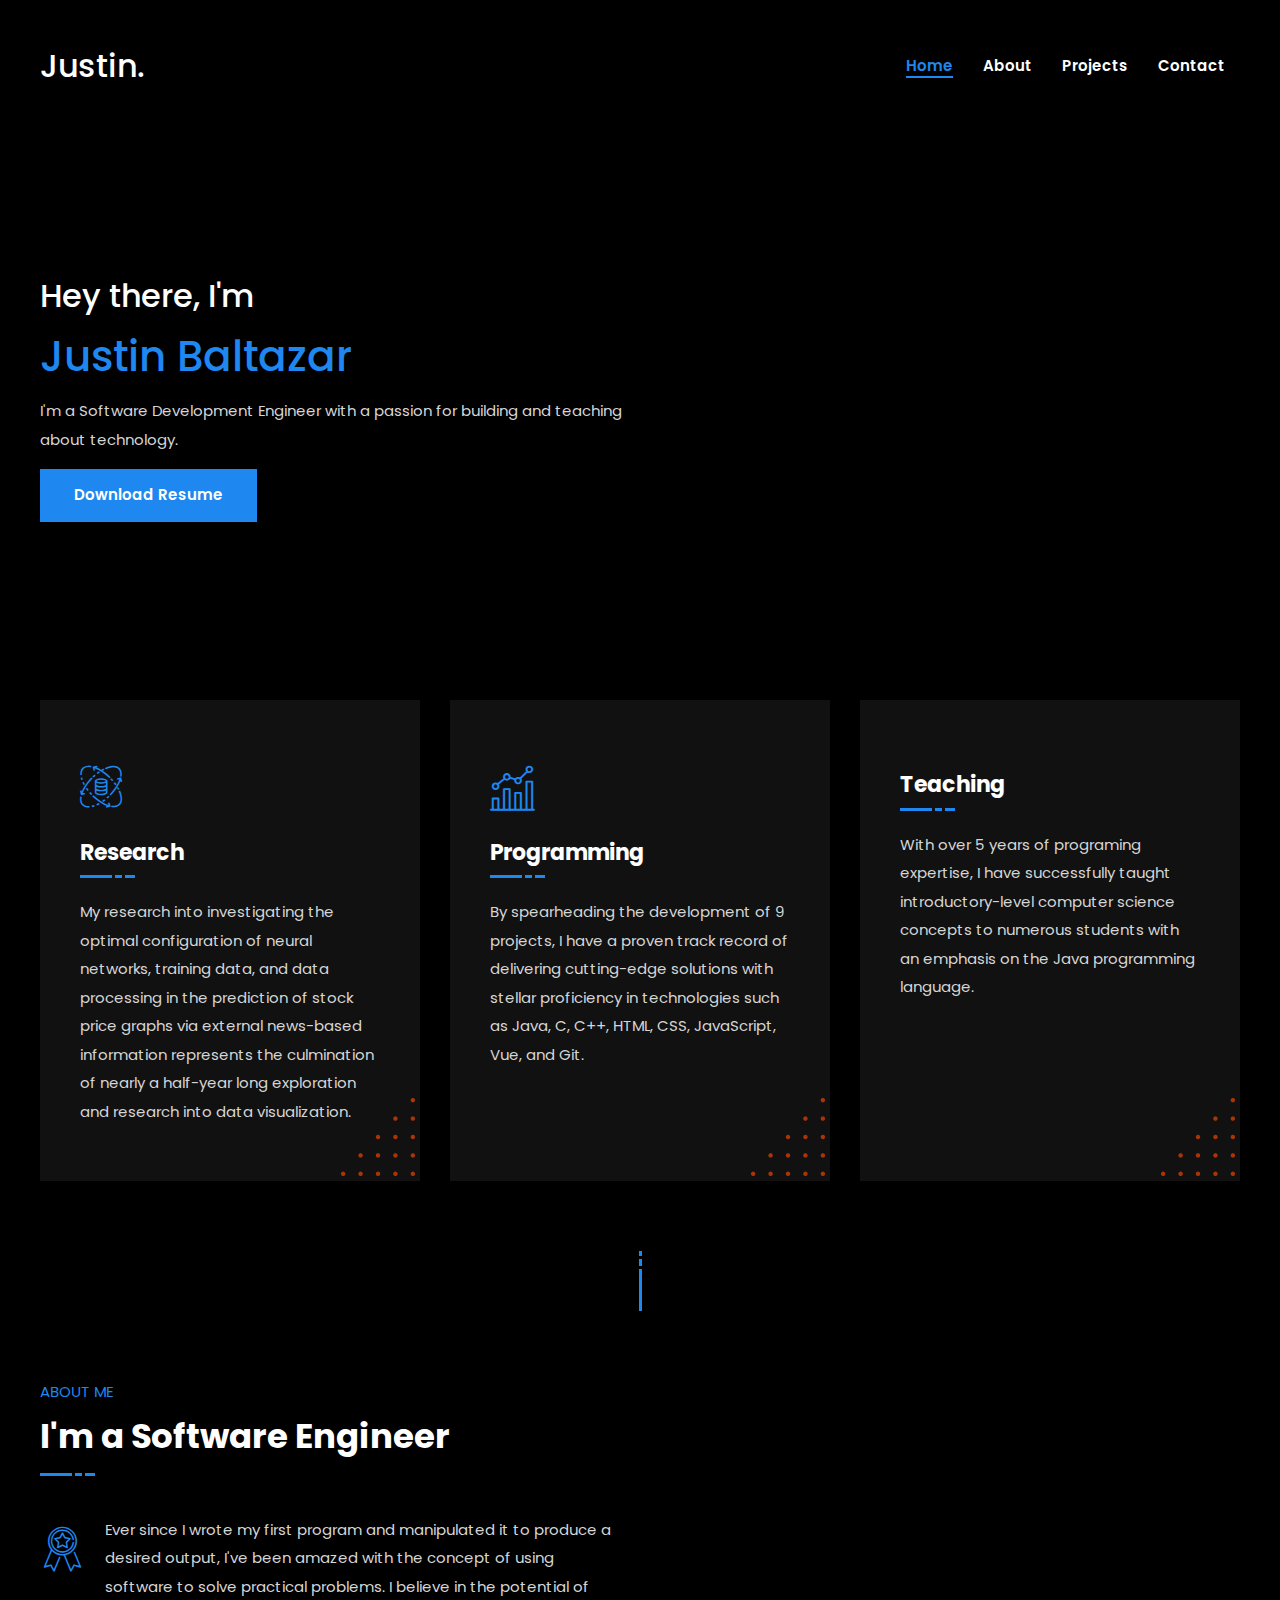
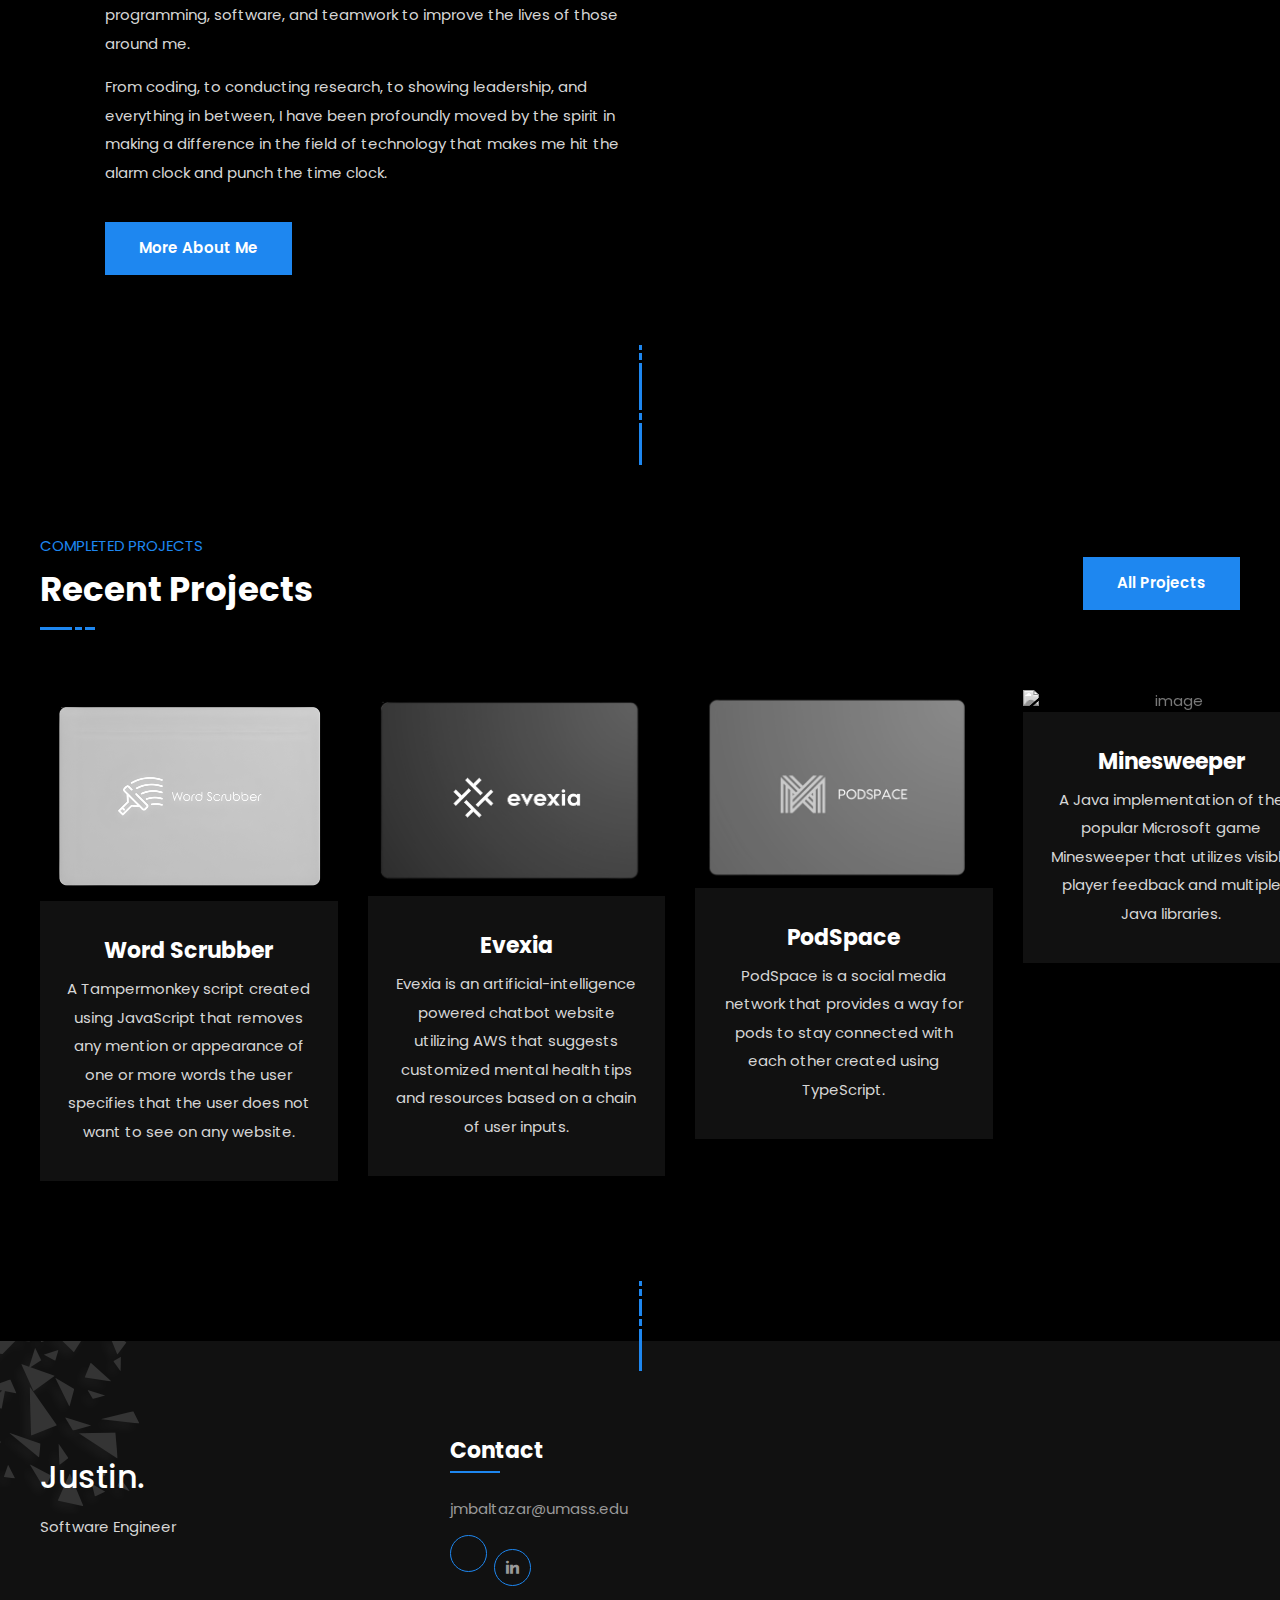
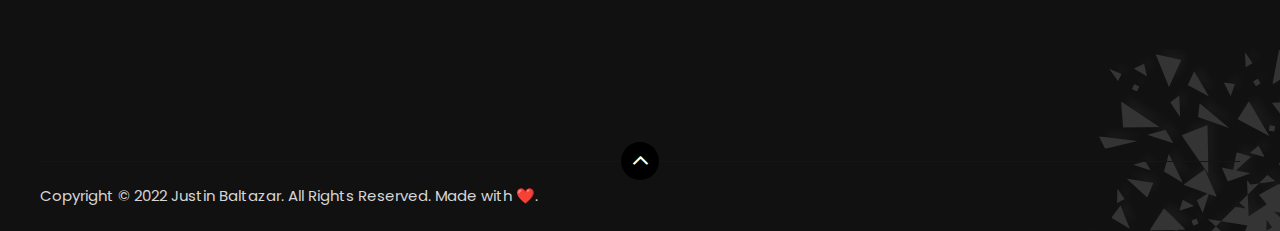
==== index.html @ dcb2a705 "Update index.html" ====
<!DOCTYPE html>
<html lang="zxx">
  <head>
    <meta charset="utf-8" />
    <meta name="viewport" content="width=device-width, initial-scale=1" />

    <link rel="stylesheet" href="assets/css/uikit.min.css" />
    <link rel="stylesheet" href="assets/css/animate.min.css" />
    <link rel="stylesheet" href="assets/css/flaticon.css" />
    <link rel="stylesheet" href="assets/css/owl.carousel.min.css" />
    <link rel="stylesheet" href="assets/css/magnific-popup.min.css" />
    <link rel="stylesheet" href="assets/css/odometer.min.css" />
    <link rel="stylesheet" href="assets/css/style.css" />
    <link rel="stylesheet" href="assets/css/responsive.css" />
    <title>Home | Justin Baltazar</title>
    <link rel="icon" type="image/png" href="#" />
  </head>
  <body>
    <div class="uk-preloader">
      <div class="spinner">
        <div class="double-bounce1"></div>
        <div class="double-bounce2"></div>
      </div>
    </div>

    <div
      id="offcanvas-flip"
      class="mobile-navbar uk-mobile-navbar"
      uk-offcanvas="flip: true; overlay: true"
    >
      <div class="uk-offcanvas-bar">
        <button class="uk-offcanvas-close" type="button" uk-close></button>
        <nav class="uk-navbar-container">
          <ul class="uk-navbar-nav">
            <li class="uk-active">
              <a href="index.html">Home</a>
            </li>
            <li><a href="about.html">About</a></li>
            <li><a href="projects.html">Projects</a></li>

            <li><a href="contact.html">Contact</a></li>
          </ul>
        </nav>
      </div>
    </div>

    <header
      class="header-area uk-dark"
      data-uk-sticky="top: 0; animation: uk-animation-slide-top;"
    >
      <div class="uk-container">
        <div class="uk-navbar">
          <div class="uk-navbar-left">
            <a href="index.html">
              <h2>Justin.</h2>
            </a>
          </div>
          <div
            class="uk-navbar-toggle"
            id="navbar-toggle"
            uk-toggle="target: #offcanvas-flip"
          >
            <span></span>
            <span></span>
            <span></span>
          </div>
          <div class="navbar uk-navbar-right">
            <nav class="uk-navbar-container">
              <ul class="uk-navbar-nav">
                <li class="uk-active">
                  <a href="index.html">Home</a>
                </li>
                <li><a href="about.html">About</a></li>
                <li><a href="projects.html">Projects</a></li>

                <li><a href="contact.html">Contact</a></li>
              </ul>
            </nav>
          </div>
        </div>
      </div>
    </header>

    <div id="home" class="uk-banner uk-dark main-banner">
      <div class="d-table">
        <div class="d-table-cell">
          <div class="uk-container">
            <!-- split into 2 medium items  -->
            <div
              class="uk-grid-medium uk-child-width-1-2@m"
              uk-grid
              style="margin-top: 2rem"
            >
              <div>
                <div class="uk-text-left">
                  <h2><span>Hey there, I'm</span> <br /></h2>
                  <h1>
                    <span style="color: #1e87f0">Justin Baltazar</span>
                  </h1>
                  <p>
                    I'm a Software Development Engineer with a passion for
                    building and teaching about technology.
                  </p>
                  <a
                    href="assets/pdf/Justin Baltazar Resume-5.pdf"
                    target="_blank"
                    class="uk-button uk-button-default"
                    >Download Resume</a
                  >
                </div>
              </div>
              <div>
                <!--lottie player  -->
                <lottie-player
                  src="https://assets10.lottiefiles.com/packages/lf20_3ntisyac.json"
                  background="transparent"
                  speed="1"
                  style="width: auto; height: 500px"
                  loop
                  autoplay
                ></lottie-player>
              </div>
            </div>
          </div>
        </div>
      </div>
    </div>

    <section
      class="uk-features uk-dark features-area uk-section uk-padding-remove-top"
    >
      <div class="uk-container">
        <div class="uk-grid uk-grid-match uk-grid-medium uk-child-width-1-3@m">
          <div class="uk-item">
            <div class="single-features-box">
              <div class="icon">
                <i class="flaticon-data"></i>
              </div>
              <h3>Research</h3>
              <div class="bar"></div>
              <p>
                My research into investigating the optimal configuration of
                neural networks, training data, and data processing in the
                prediction of stock price graphs via external news-based
                information represents the culmination of nearly a half-year
                long exploration and research into data visualization.
              </p>
              <div class="dot-img">
                <img src="assets/img/dot.png" alt="dot" class="color-dot" />
                <img
                  src="assets/img/white-dot.png"
                  alt="dot"
                  class="white-dot"
                />
              </div>
              <div class="animation-img">
                <img src="assets/img/shape1.svg" alt="image" />
                <img src="assets/img/shape2.svg" alt="image" />
                <img src="assets/img/shape3.svg" alt="image" />
                <img src="assets/img/shape1.svg" alt="image" />
                <img src="assets/img/shape2.svg" alt="image" />
                <img src="assets/img/shape3.svg" alt="image" />
                <img src="assets/img/shape1.svg" alt="image" />
                <img src="assets/img/shape3.svg" alt="image" />
              </div>
            </div>
          </div>
          <div class="uk-item">
            <div class="single-features-box">
              <div class="icon">
                <i class="flaticon-analytics-1"></i>
              </div>
              <h3>Programming</h3>
              <div class="bar"></div>
              <p>
                By spearheading the development of 9 projects, I have a proven
                track record of delivering cutting-edge solutions with stellar
                proficiency in technologies such as Java, C, C++, HTML, CSS,
                JavaScript, Vue, and Git.
              </p>
              <div class="dot-img">
                <img src="assets/img/dot.png" alt="dot" class="color-dot" />
                <img
                  src="assets/img/white-dot.png"
                  alt="dot"
                  class="white-dot"
                />
              </div>
              <div class="animation-img">
                <img src="assets/img/shape1.svg" alt="image" />
                <img src="assets/img/shape2.svg" alt="image" />
                <img src="assets/img/shape3.svg" alt="image" />
                <img src="assets/img/shape1.svg" alt="image" />
                <img src="assets/img/shape2.svg" alt="image" />
                <img src="assets/img/shape3.svg" alt="image" />
                <img src="assets/img/shape1.svg" alt="image" />
                <img src="assets/img/shape3.svg" alt="image" />
              </div>
            </div>
          </div>
          <div class="uk-item">
            <div class="single-features-box">
              <div class="icon">
                <span
                  class="iconify spc"
                  data-icon="fa-solid:chalkboard-teacher"
                ></span>
              </div>
              <h3>Teaching</h3>
              <div class="bar"></div>
              <p>
                With over 5 years of programing expertise, I have successfully
                taught introductory-level computer science concepts to numerous
                students with an emphasis on the Java programming language.
              </p>
              <div class="dot-img">
                <img src="assets/img/dot.png" alt="dot" class="color-dot" />
                <img
                  src="assets/img/white-dot.png"
                  alt="dot"
                  class="white-dot"
                />
              </div>
              <div class="animation-img">
                <img src="assets/img/shape1.svg" alt="image" />
                <img src="assets/img/shape2.svg" alt="image" />
                <img src="assets/img/shape3.svg" alt="image" />
                <img src="assets/img/shape1.svg" alt="image" />
                <img src="assets/img/shape2.svg" alt="image" />
                <img src="assets/img/shape3.svg" alt="image" />
                <img src="assets/img/shape1.svg" alt="image" />
                <img src="assets/img/shape3.svg" alt="image" />
              </div>
            </div>
          </div>
        </div>
      </div>
    </section>

    <div class="separate uk-dark">
      <div class="br-line"></div>
    </div>

    <section id="about" class="uk-about uk-dark about-area uk-section">
      <div class="uk-container">
        <div
          class="uk-grid uk-grid-match uk-grid-medium uk-child-width-1-2@m uk-child-width-1-1@s"
        >
          <div class="item">
            <div class="about-content">
              <div class="uk-section-title section-title">
                <span>About Me</span>
                <h2>I'm a Software Engineer</h2>
                <div class="bar"></div>
              </div>
              <div class="about-text">
                <div class="icon">
                  <i class="flaticon-quality"></i>
                </div>
                <p>
                  Ever since I wrote my first program and manipulated it to
                  produce a desired output, I've been amazed with the concept of
                  using software to solve practical problems. I believe in the
                  potential of programming, software, and teamwork to improve
                  the lives of those around me.
                </p>
                <p>
                  From coding, to conducting research, to showing leadership,
                  and everything in between, I have been profoundly moved by the
                  spirit in making a difference in the field of technology that
                  makes me hit the alarm clock and punch the time clock.
                </p>
                <div class="signature">
                  <a href="about.html" class="uk-button uk-button-default"
                    >More About Me</a
                  >
                </div>
              </div>
            </div>
          </div>
          <div class="item">
            <lottie-player
              src="https://assets2.lottiefiles.com/packages/lf20_sSF6EG.json"
              background="transparent"
              speed="1"
              style="width: auto; height: 400px"
              loop
              autoplay
            ></lottie-player>
          </div>
        </div>
      </div>
    </section>

    <div class="separate uk-dark">
      <div class="br-line"></div>
    </div>

    <div class="separate uk-dark">
      <div class="br-line"></div>
    </div>
    <!-- portfolio -->
    <section id="project" class="project-area uk-dark uk-project uk-section">
      <div class="uk-container">
        <div class="uk-section-title section-title">
          <span>Completed Projects</span>
          <h2>Recent Projects</h2>
          <div class="bar"></div>
          <a href="projects.html" class="uk-button uk-button-default"
            >All Projects</a
          >
        </div>
      </div>
      <div class="project-slides owl-carousel owl-theme">
        <div class="single-project">
          <a href="#" class="project-img">
            <img src="assets/img/projects/word_scrubber.png" alt="image" />
          </a>
          <div class="project-content">
            <h3>
              <a
                href="https://github.com/justinmbaltazar/WordScrubber"
                target="_blank"
                >Word Scrubber</a
              >
            </h3>
            <ul>
              <li>
                <p>
                  A Tampermonkey script created using JavaScript that removes
                  any mention or appearance of one or more words the user
                  specifies that the user does not want to see on any website.
                </p>
              </li>
            </ul>
          </div>
        </div>
        <!-- 2nd project -->
        <div class="single-project">
          <a href="#" class="project-img">
            <img src="assets/img/projects/evexia_2x.png" alt="image" />
          </a>
          <div class="project-content">
            <h3>
              <a
                href="https://github.com/justinmbaltazar/MentalHealthSuggestor"
                target="_blank"
                >Evexia
              </a>
            </h3>
            <ul>
              <li>
                <p>
                  Evexia is an artificial-intelligence powered chatbot website
                  utilizing AWS that suggests customized mental health tips and
                  resources based on a chain of user inputs.
                </p>
              </li>
            </ul>
          </div>
        </div>
        <!-- 3rd project -->
        <div class="single-project">
          <a href="#" class="project-img">
            <img src="assets/img/projects/podspace_2x.png" alt="image" />
          </a>
          <div class="project-content">
            <h3>
              <a
                href=": https://github.com/duskkitil/podspace-server"
                target="_blank"
                >PodSpace</a
              >
            </h3>
            <ul>
              <li>
                <p>
                  PodSpace is a social media network that provides a way for
                  pods to stay connected with each other created using
                  TypeScript.
                </p>
              </li>
            </ul>
          </div>
        </div>
        <div class="single-project">
          <a href="#" class="project-img">
            <img src="assets/img/projects/minesweeper.png" alt="image" />
          </a>
          <div class="project-content">
            <h3>
              <a href="https://github.com/justinmbaltazar/Minesweeper"
                >Minesweeper</a
              >
            </h3>
            <ul>
              <li>
                <p>
                  A Java implementation of the popular Microsoft game
                  Minesweeper that utilizes visible player feedback and multiple
                  Java libraries.
                </p>
              </li>
            </ul>
          </div>
        </div>
      </div>
    </section>

    <div class="separate uk-dark">
      <div class="br-line"></div>
    </div>

    <!-- footer -->
    <footer class="footer-area uk-dark uk-footer">
      <div class="uk-container">
        <div
          class="uk-grid uk-grid-match uk-grid-medium uk-child-width-1-3@m uk-child-width-1-2@s"
        >
          <div class="item">
            <div class="single-footer-widget">
              <div class="">
                <a href="index.html">
                  <h2>Justin.</h2>
                </a>
              </div>
              <p>Software Engineer</p>
            </div>
          </div>

          <div class="item">
            <div class="single-footer-widget">
              <h3>Contact</h3>
              <div class="bar"></div>
              <ul class="contact-info">
                <li>
                  <a href="mailto:jmbaltazar@umass.edu"
                    ><span class="">jmbaltazar@umass.edu</span></a
                  >
                </li>
              </ul>
              <ul class="social">
                <!--
                <li>
                  <a href="#"><i class="flaticon-"></i></a>
                </li>
                --->
                <li>
                  <a
                    href="GitHub link: https://github.com/justinmbaltazar"
                    target="_blank"
                    ><span
                      class="iconify"
                      data-icon="akar-icons:github-fill"
                    ></span
                  ></a>
                </li>
                <li>
                  <a
                    href="https://linkedin.com/in/justinbaltazar"
                    target="_blank"
                    ><i class="flaticon-linkedin"></i
                  ></a>
                </li>
                <!--
                <li>
                  <a href="#"><i class="flaticon--1"></i></a>
                </li>
                -->
              </ul>
            </div>
          </div>
          <div class="item">
            <lottie-player
              src="https://assets2.lottiefiles.com/packages/lf20_kkflmtur.json"
              background="transparent"
              speed="1"
              style="width: auto; height: 250px"
              loop
              autoplay
            ></lottie-player>
          </div>
        </div>
        <div class="copyright-area">
          <div
            class="uk-grid uk-grid-match uk-grid-medium uk-child-width-1-2@m uk-child-width-1-2@s"
          >
            <div class="item">
              <p>
                Copyright © 2022 Justin Baltazar. All Rights Reserved. Made with ❤️.
              </p>
            </div>
          </div>
          <div class="go-top"><i class="flaticon-chevron"></i></div>
        </div>
      </div>
      <div class="br-line"></div>
      <div class="footer-shape1">
        <img src="assets/img/footer-shape1.png" alt="shape" />
      </div>
      <div class="footer-shape2">
        <img src="assets/img/footer-shape2.png" alt="shape" />
      </div>
    </footer>
    <script src="https://unpkg.com/@lottiefiles/lottie-player@latest/dist/lottie-player.js"></script>
    <script src="https://code.iconify.design/2/2.1.2/iconify.min.js"></script>
    <script src="assets/js/jquery.min.js"></script>
    <script src="assets/js/uikit.min.js"></script>
    <script src="assets/js/uikit-icons.min.js"></script>
    <script src="assets/js/owl.carousel.min.js"></script>
    <script src="assets/js/magnific-popup.min.js"></script>
    <script src="assets/js/appear.min.js"></script>
    <script src="assets/js/odometer.min.js"></script>
    <script src="assets/js/lax.js"></script>
    <script src="assets/js/active.js"></script>
  </body>
</html>
---- assets/css/flaticon.css ----
/*
Flaticon icon font: Flaticon
Creation date: 27/03/2019 05:25
*/

@font-face {
  font-family: "Flaticon";
  src: url("../fonts/Flaticon.eot");
  src: url("../fonts/Flaticond41d.eot?#iefix") format("embedded-opentype"),
  url("../fonts/Flaticon.woff2") format("woff2"),
  url("../fonts/Flaticon.woff") format("woff"),
  url("../fonts/Flaticon.ttf") format("truetype"),
  url("../fonts/Flaticon.svg#Flaticon") format("svg");
  font-weight: normal;
  font-style: normal;
}
@media screen and (-webkit-min-device-pixel-ratio:0) {
  @font-face {
      font-family: "Flaticon";
      src: url("../fonts/Flaticon.svg#Flaticon") format("svg");
  }
}
[class^="flaticon-"]:before, [class*=" flaticon-"]:before,
[class^="flaticon-"]:after, [class*=" flaticon-"]:after {   
  font-family: Flaticon;
  font-size: 15px;
  font-style: normal;
}

.flaticon-quality:before { content: "\f100"; }
.flaticon-domain-registration:before { content: "\f101"; }
.flaticon-targeting:before { content: "\f102"; }
.flaticon-search-engine:before { content: "\f103"; }
.flaticon-idea:before { content: "\f104"; }
.flaticon-pay-per-click:before { content: "\f105"; }
.flaticon-analytics:before { content: "\f106"; }
.flaticon-stats:before { content: "\f107"; }
.flaticon-link:before { content: "\f108"; }
.flaticon-translation:before { content: "\f109"; }
.flaticon-bug:before { content: "\f10a"; }
.flaticon-mail:before { content: "\f10b"; }
.flaticon-magnifying-glass:before { content: "\f10c"; }
.flaticon-right:before { content: "\f10d"; }
.flaticon-plan:before { content: "\f10e"; }
.flaticon-think:before { content: "\f10f"; }
.flaticon-shout:before { content: "\f110"; }
.flaticon-analytics-1:before { content: "\f111"; }
.flaticon-ux-design:before { content: "\f112"; }
.flaticon-camera:before { content: "\f113"; }
.flaticon-data:before { content: "\f114"; }
.flaticon-chat:before { content: "\f115"; }
.flaticon-project:before { content: "\f116"; }
.flaticon-quote:before { content: "\f117"; }
.flaticon-logo:before { content: "\f118"; }
.flaticon-twitter:before { content: "\f119"; }
.flaticon-linkedin:before { content: "\f11a"; }
.flaticon-logo-1:before { content: "\f11b"; }
.flaticon-down-arrow:before { content: "\f11c"; }
.flaticon-back:before { content: "\f11d"; }
.flaticon-multimedia:before { content: "\f11e"; }
.flaticon-search:before { content: "\f11f"; }
.flaticon-edit:before { content: "\f120"; }
.flaticon-plus:before { content: "\f121"; }
.flaticon-line:before { content: "\f122"; }
.flaticon-tick:before { content: "\f123"; }
.flaticon-chevron:before { content: "\f124"; }
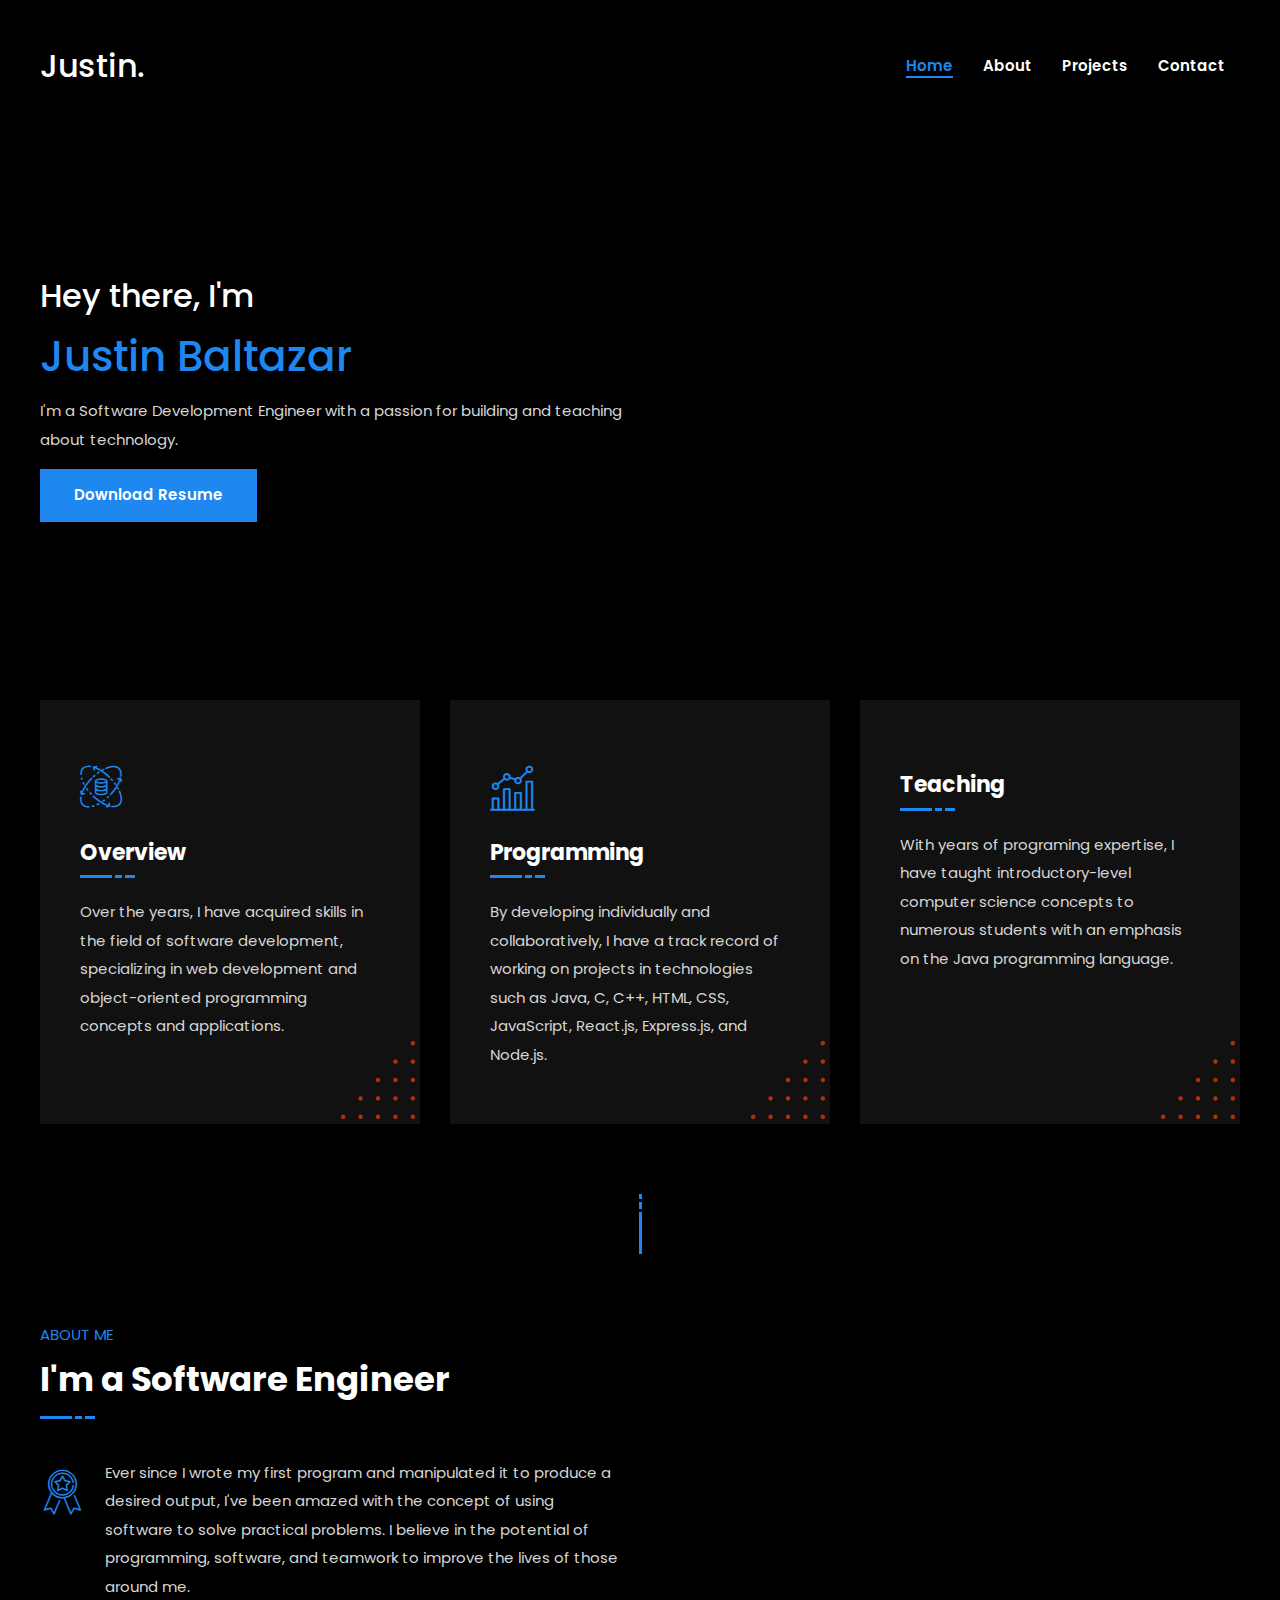
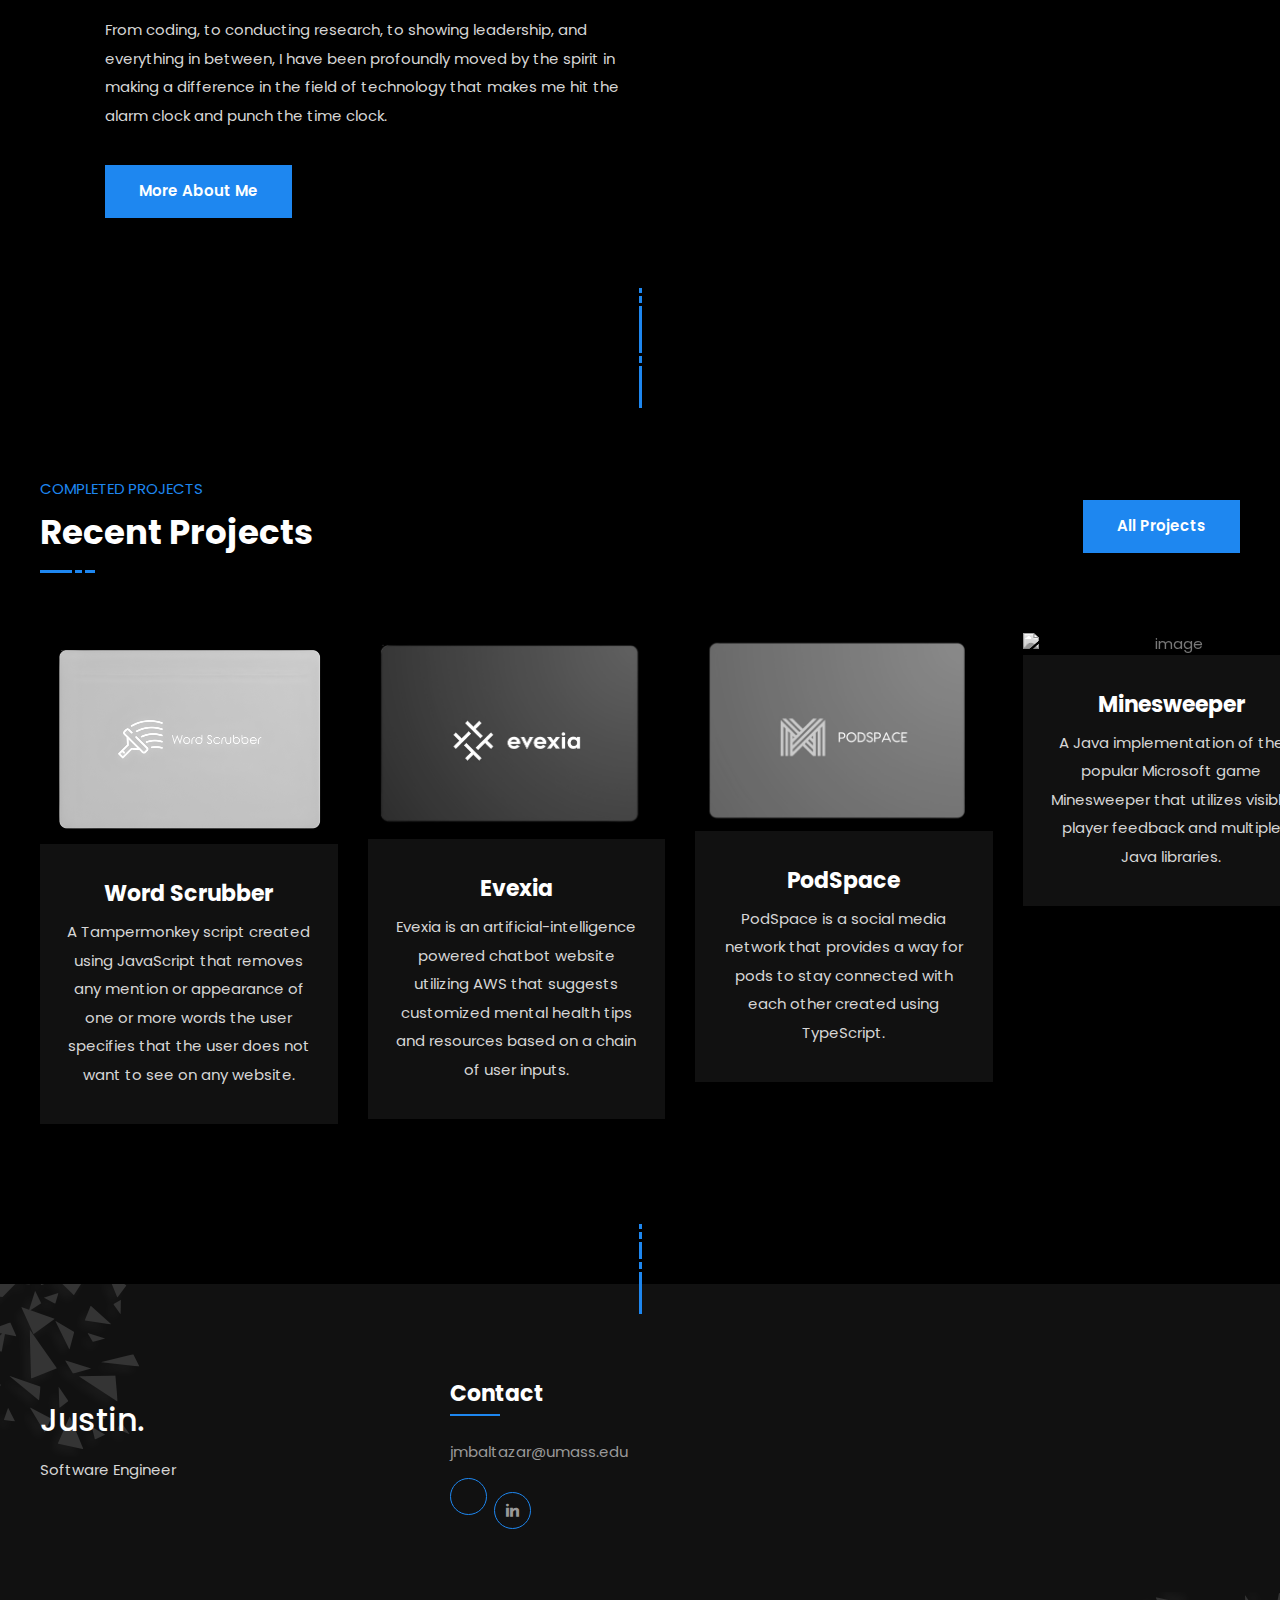
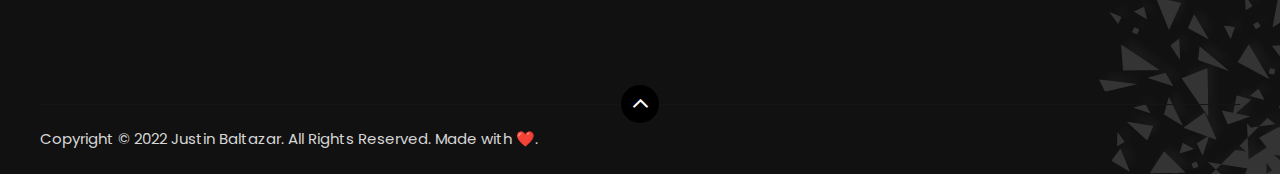
==== commit 30b9ff4e: "Update index.html" ====
--- a/index.html
+++ b/index.html
@@ -3,7 +3,28 @@
   <head>
     <meta charset="utf-8" />
     <meta name="viewport" content="width=device-width, initial-scale=1" />
-
+    
+    <meta name="theme-color" content="#000000">  
+    
+    <!-- Primary Meta Tags -->
+    <title>Home | Justin Baltazar</title>
+    <meta name="title" content="Home | Justin Baltazar">
+    <meta name="description" content="">
+
+    <!-- Open Graph -->
+    <meta property="og:type" content="website">
+    <meta property="og:url" content="https://metatags.io/">
+    <meta property="og:title" content="Home | Justin Baltazar">
+    <meta property="og:description" content="">
+    <meta property="og:image" content="https://metatags.io/assets/meta-tags-16a33a6a8531e519cc0936fbba0ad904e52d35f34a46c97a2c9f6f7dd7d336f2.png">
+
+    <!-- Twitter -->
+    <meta property="twitter:card" content="summary_large_image">
+    <meta property="twitter:url" content="https://metatags.io/">
+    <meta property="twitter:title" content="Home | Justin Baltazar">
+    <meta property="twitter:description" content="">
+    <meta property="twitter:image" content="https://metatags.io/assets/meta-tags-16a33a6a8531e519cc0936fbba0ad904e52d35f34a46c97a2c9f6f7dd7d336f2.png">
+    
     <link rel="stylesheet" href="assets/css/uikit.min.css" />
     <link rel="stylesheet" href="assets/css/animate.min.css" />
     <link rel="stylesheet" href="assets/css/flaticon.css" />
@@ -102,7 +123,7 @@
                     building and teaching about technology.
                   </p>
                   <a
-                    href="assets/pdf/Justin Baltazar Resume-5.pdf"
+                    href="assets/pdf/Justin Baltazar 2022 Resume.pdf"
                     target="_blank"
                     class="uk-button uk-button-default"
                     >Download Resume</a
@@ -136,14 +157,12 @@
               <div class="icon">
                 <i class="flaticon-data"></i>
               </div>
-              <h3>Research</h3>
+              <h3>Overview</h3>
               <div class="bar"></div>
               <p>
-                My research into investigating the optimal configuration of
-                neural networks, training data, and data processing in the
-                prediction of stock price graphs via external news-based
-                information represents the culmination of nearly a half-year
-                long exploration and research into data visualization.
+                Over the years, I have acquired skills in the field
+                of software development, specializing in web development
+                and object-oriented programming concepts and applications.
               </p>
               <div class="dot-img">
                 <img src="assets/img/dot.png" alt="dot" class="color-dot" />
@@ -173,10 +192,9 @@
               <h3>Programming</h3>
               <div class="bar"></div>
               <p>
-                By spearheading the development of 9 projects, I have a proven
-                track record of delivering cutting-edge solutions with stellar
-                proficiency in technologies such as Java, C, C++, HTML, CSS,
-                JavaScript, Vue, and Git.
+                By developing individually and collaboratively, I have a 
+                track record of working on projects in technologies such as Java,
+                C, C++, HTML, CSS, JavaScript, React.js, Express.js, and Node.js.
               </p>
               <div class="dot-img">
                 <img src="assets/img/dot.png" alt="dot" class="color-dot" />
@@ -209,7 +227,7 @@
               <h3>Teaching</h3>
               <div class="bar"></div>
               <p>
-                With over 5 years of programing expertise, I have successfully
+                With years of programing expertise, I have 
                 taught introductory-level computer science concepts to numerous
                 students with an emphasis on the Java programming language.
               </p>
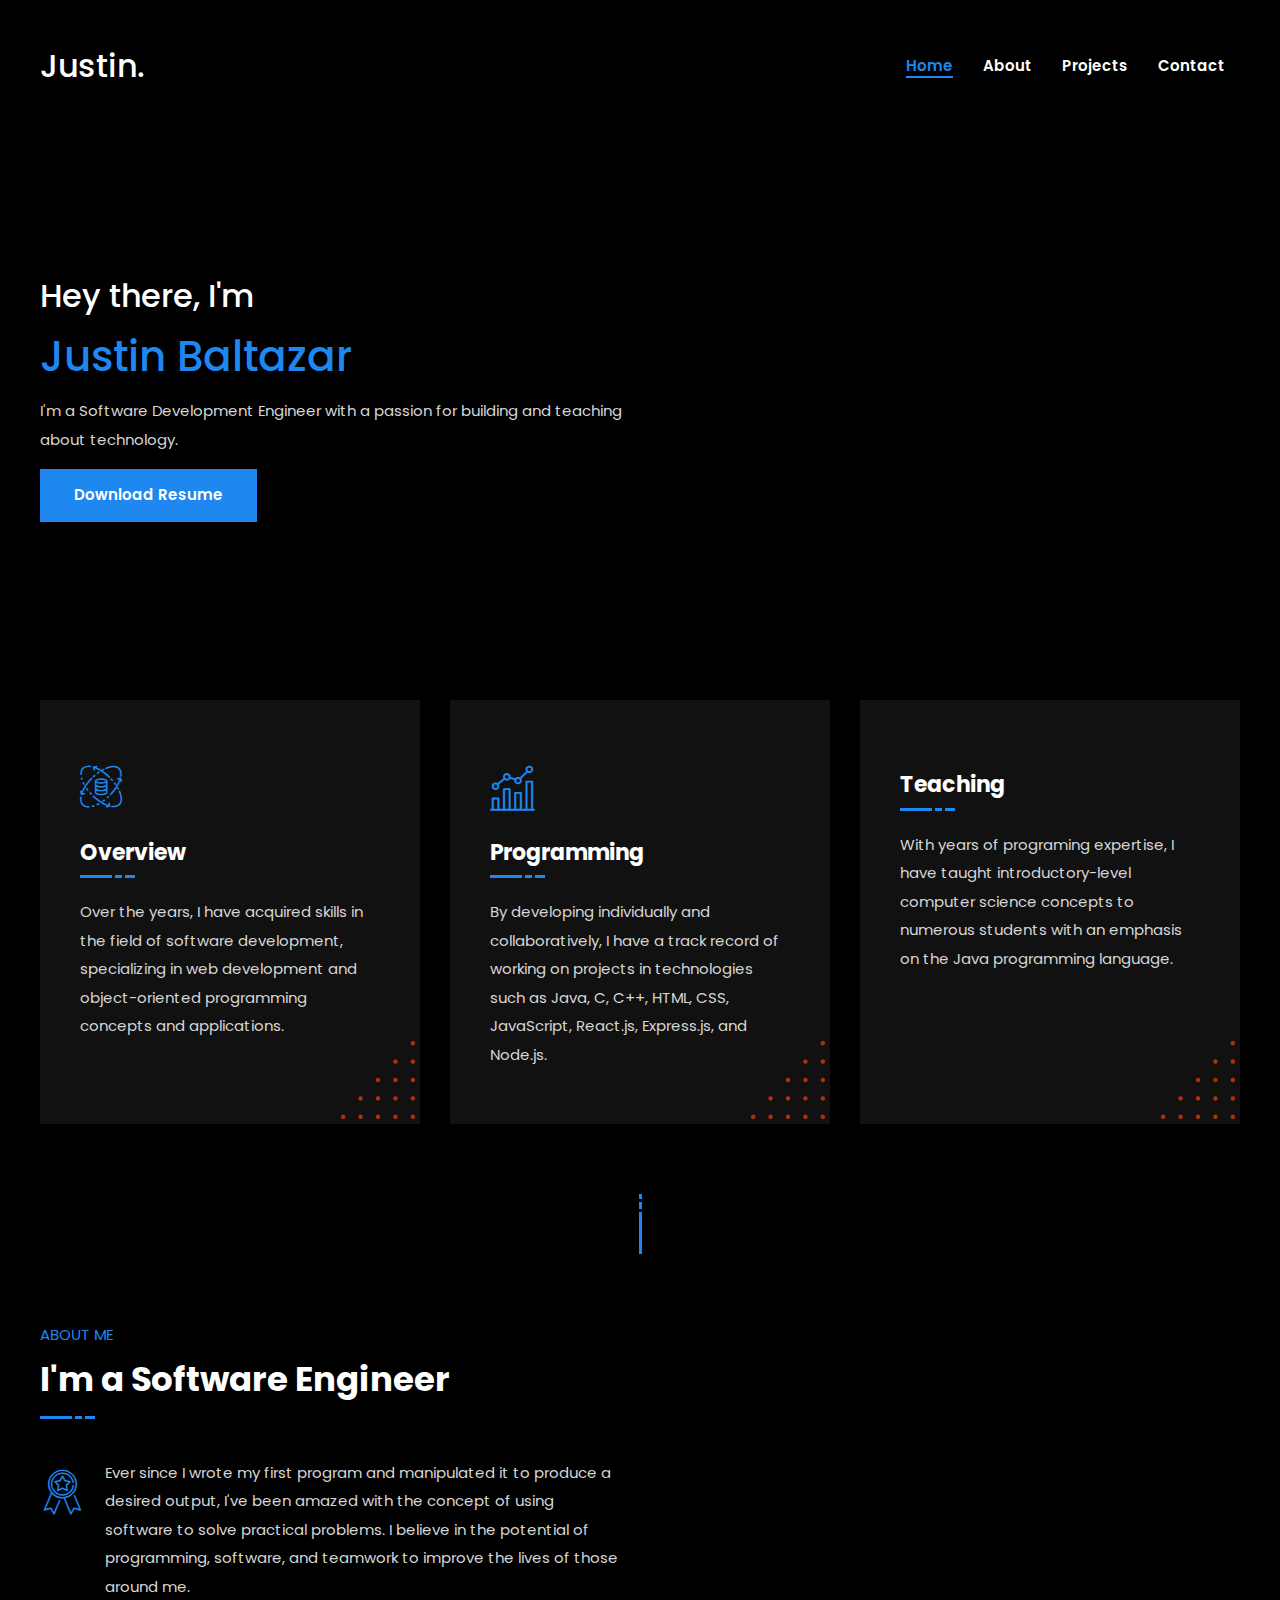
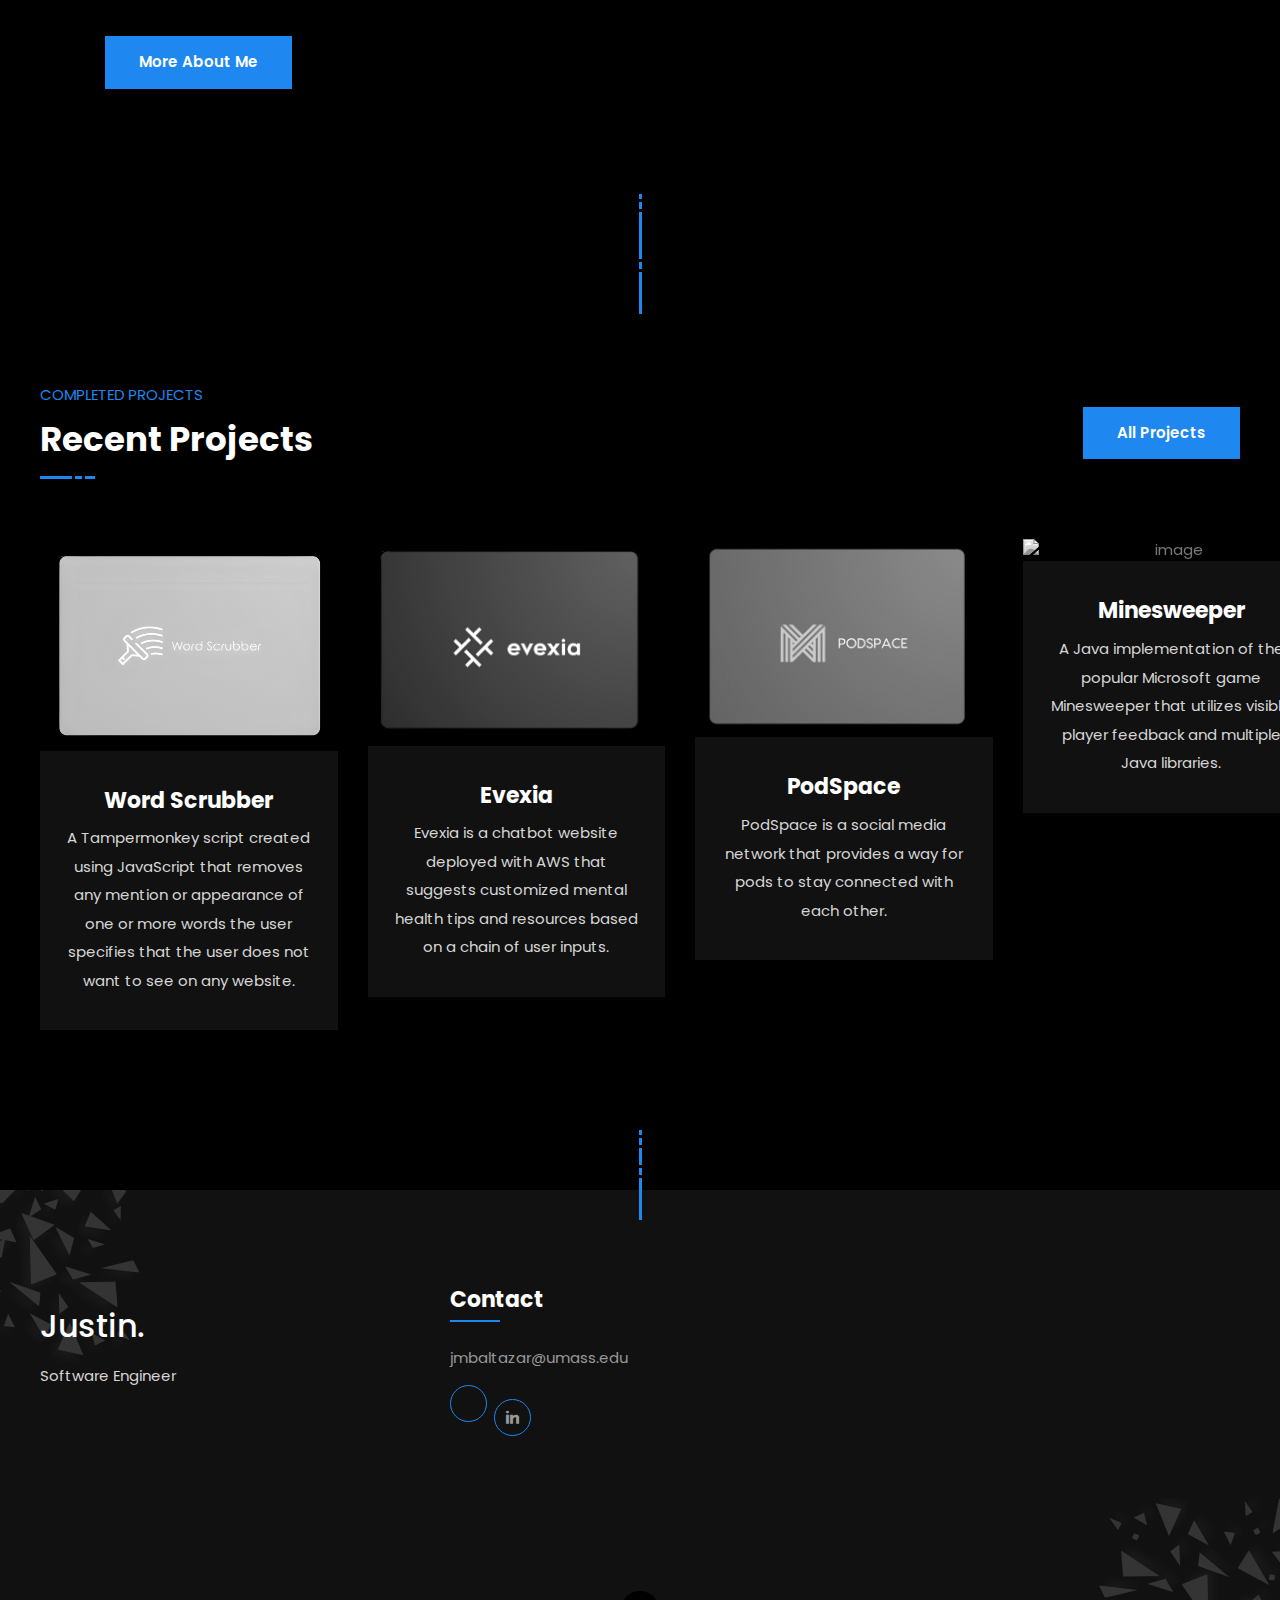
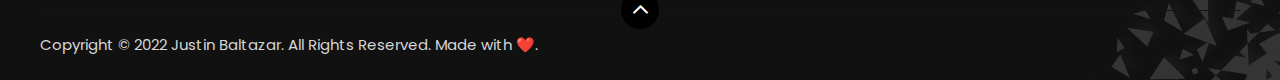
==== commit dc70136f: "Update index.html" ====
--- a/index.html
+++ b/index.html
@@ -282,12 +282,6 @@
                   potential of programming, software, and teamwork to improve
                   the lives of those around me.
                 </p>
-                <p>
-                  From coding, to conducting research, to showing leadership,
-                  and everything in between, I have been profoundly moved by the
-                  spirit in making a difference in the field of technology that
-                  makes me hit the alarm clock and punch the time clock.
-                </p>
                 <div class="signature">
                   <a href="about.html" class="uk-button uk-button-default"
                     >More About Me</a
@@ -369,9 +363,8 @@
             <ul>
               <li>
                 <p>
-                  Evexia is an artificial-intelligence powered chatbot website
-                  utilizing AWS that suggests customized mental health tips and
-                  resources based on a chain of user inputs.
+                  Evexia is a chatbot website deployed with AWS that suggests 
+                  customized mental health tips and resources based on a chain of user inputs.
                 </p>
               </li>
             </ul>
@@ -394,8 +387,7 @@
               <li>
                 <p>
                   PodSpace is a social media network that provides a way for
-                  pods to stay connected with each other created using
-                  TypeScript.
+                  pods to stay connected with each other.
                 </p>
               </li>
             </ul>
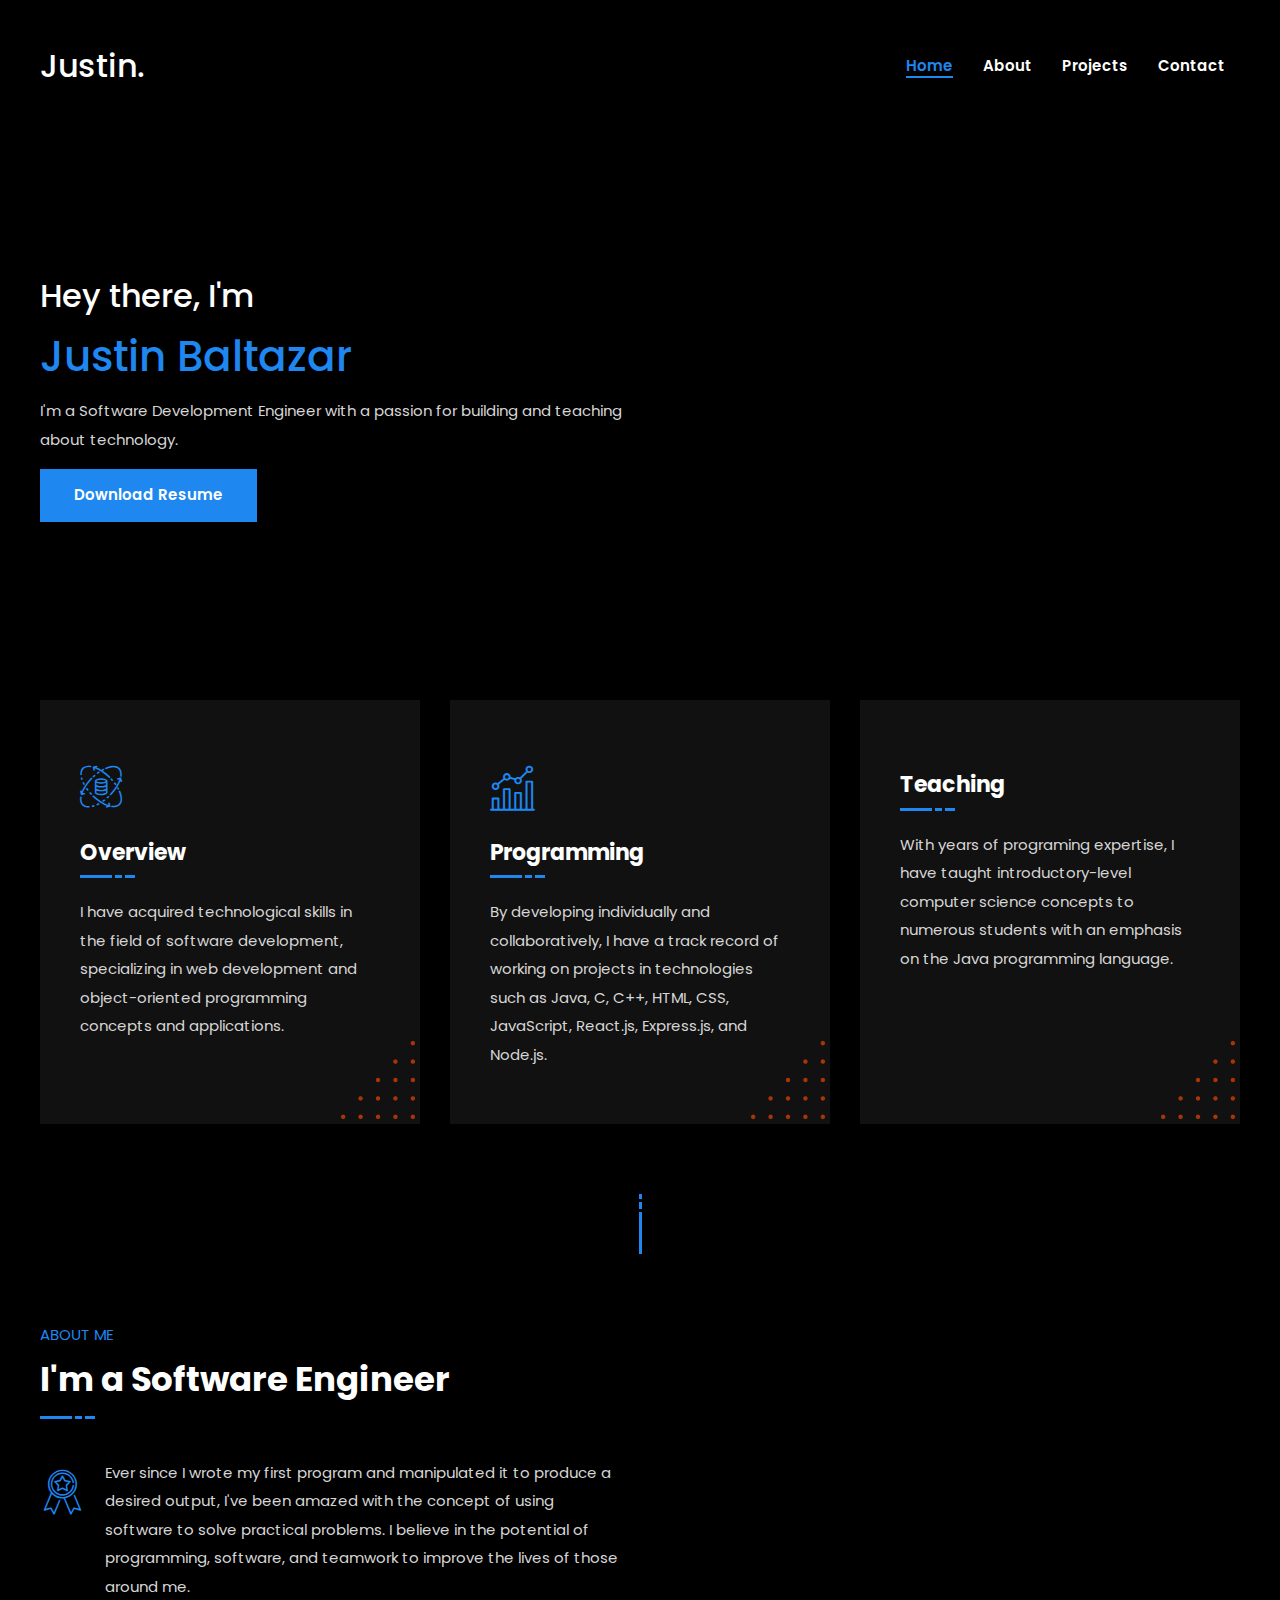
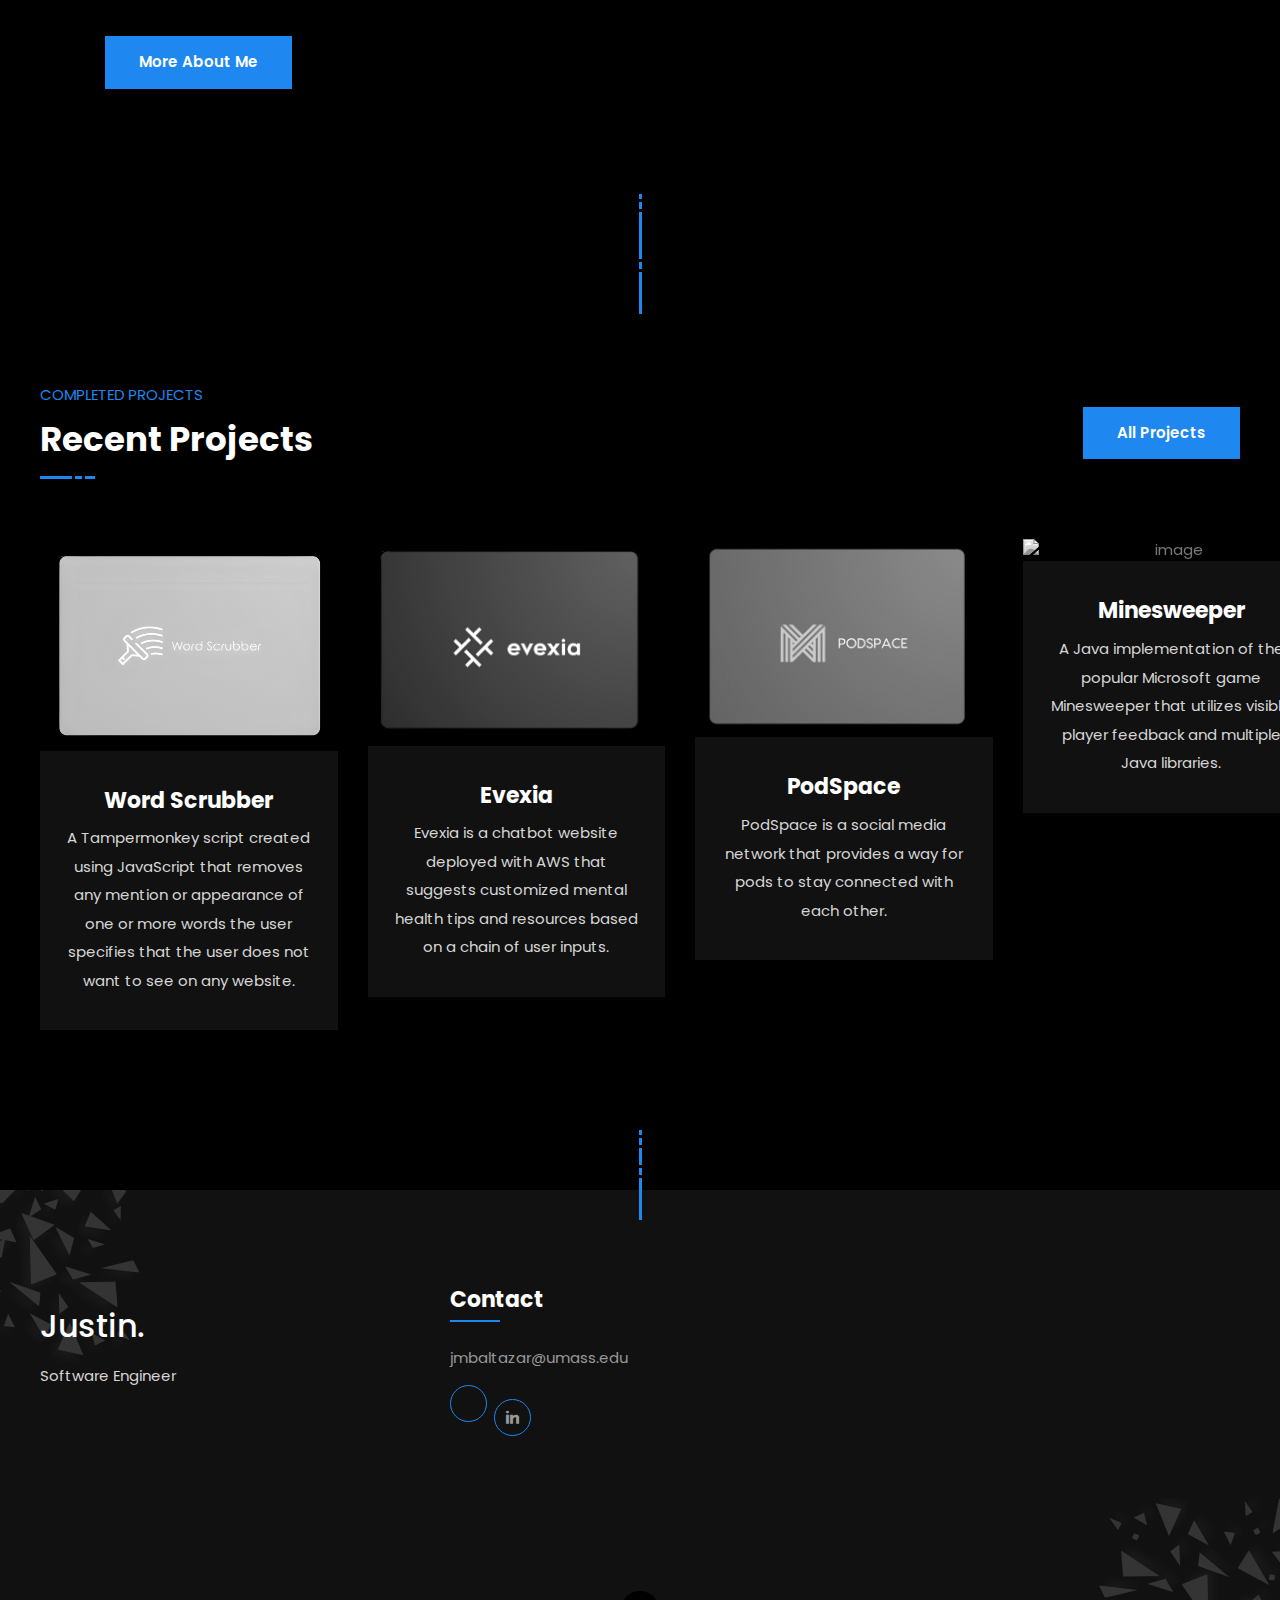
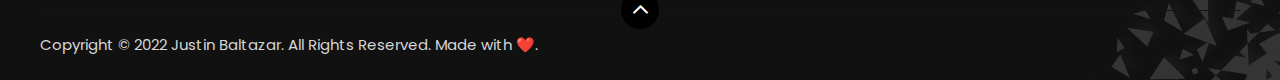
==== commit 72f6a8ac: "Update index.html" ====
--- a/index.html
+++ b/index.html
@@ -160,7 +160,7 @@
               <h3>Overview</h3>
               <div class="bar"></div>
               <p>
-                Over the years, I have acquired skills in the field
+                I have acquired technological skills in the field
                 of software development, specializing in web development
                 and object-oriented programming concepts and applications.
               </p>
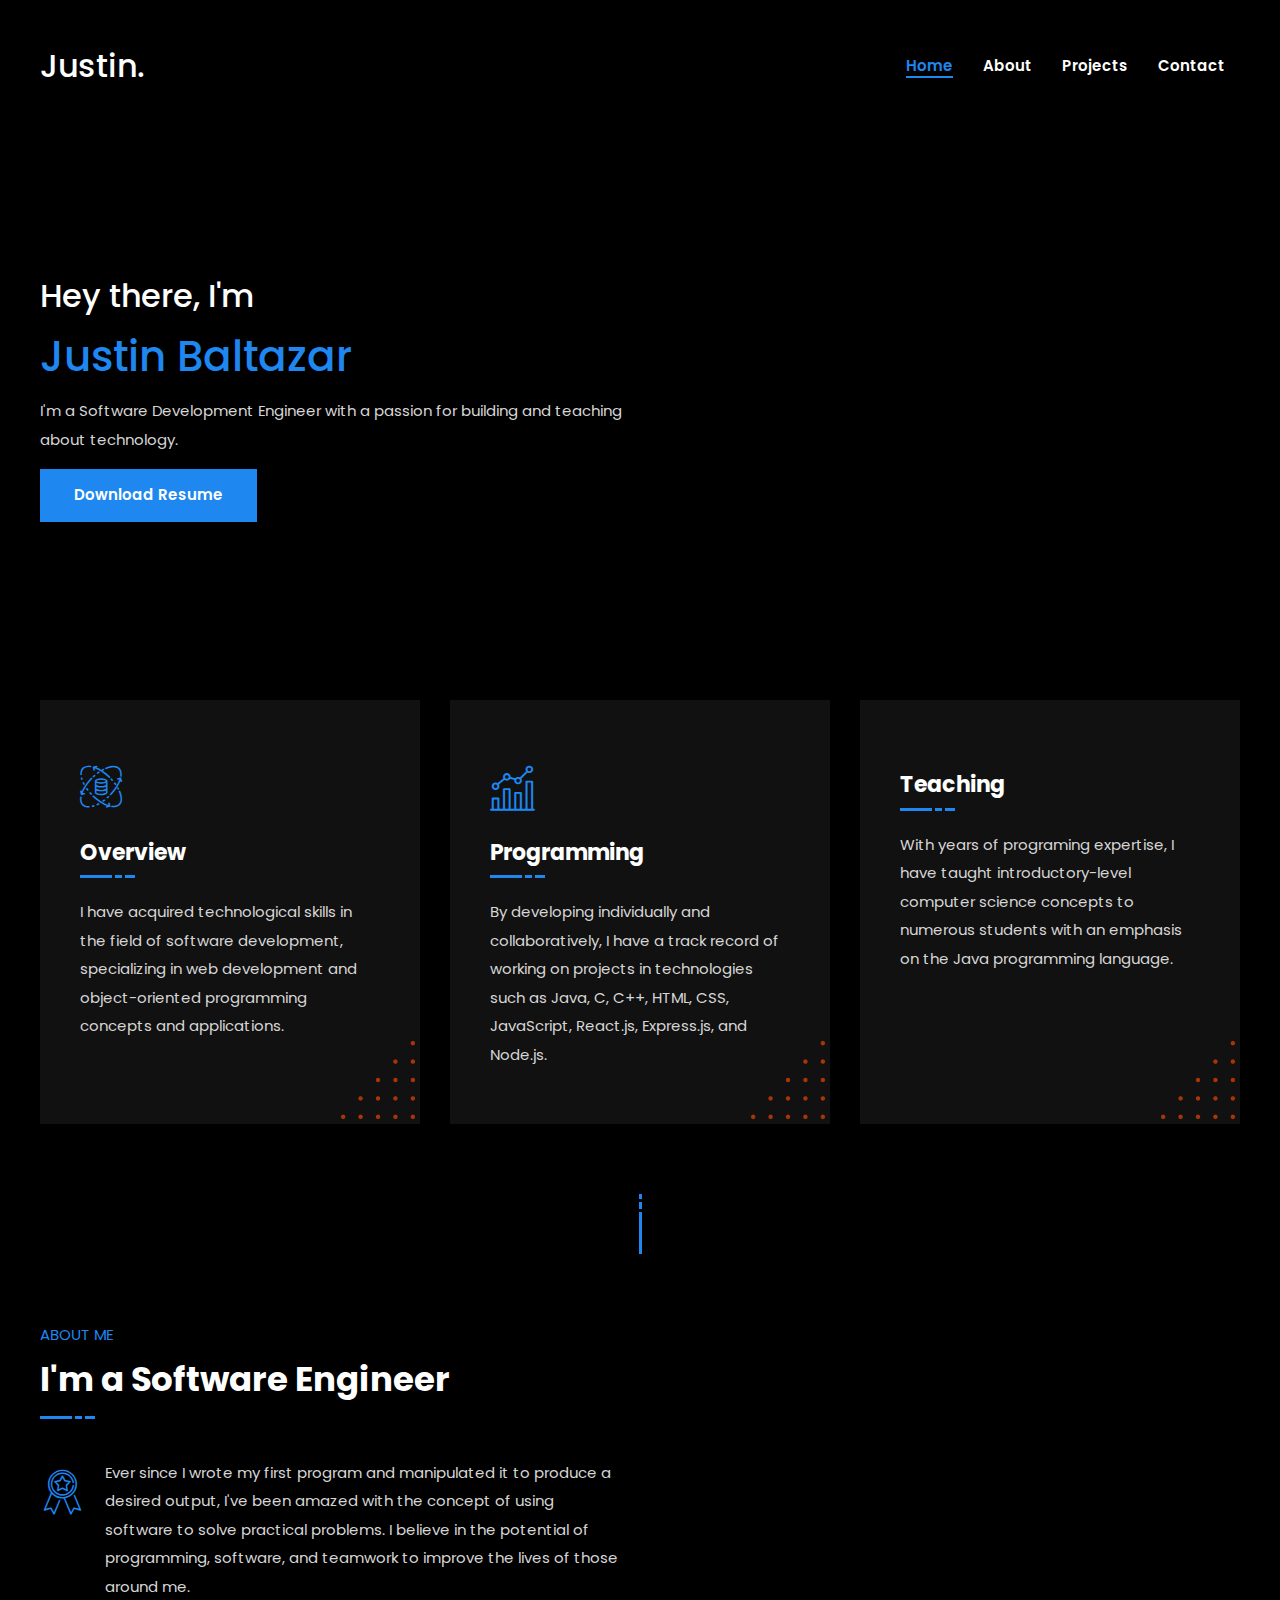
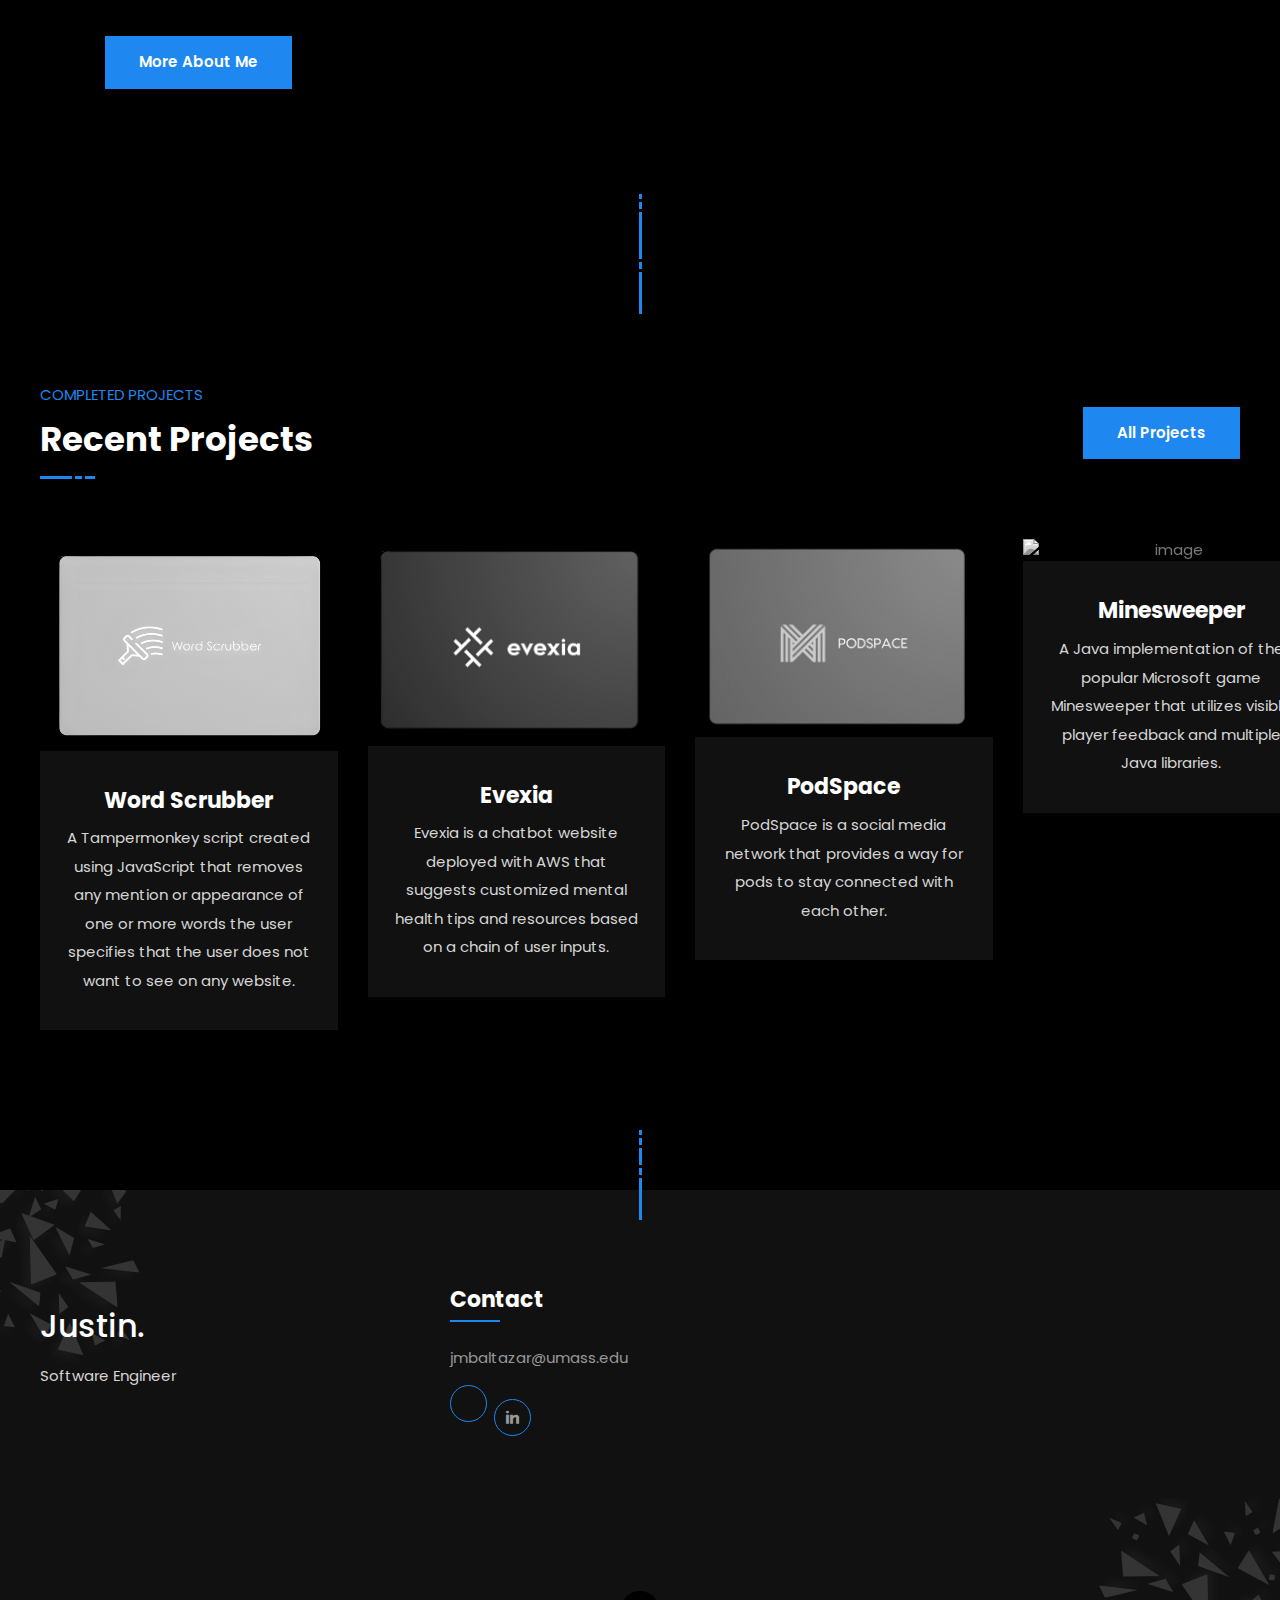
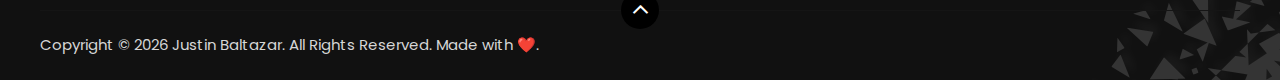
==== commit 50f62c6b: "added year update" ====
--- a/index.html
+++ b/index.html
@@ -497,7 +497,7 @@
           >
             <div class="item">
               <p>
-                Copyright © 2022 Justin Baltazar. All Rights Reserved. Made with ❤️.
+                Copyright © <script>document.write(new Date().getFullYear());</script> Justin Baltazar. All Rights Reserved. Made with ❤️.
               </p>
             </div>
           </div>
